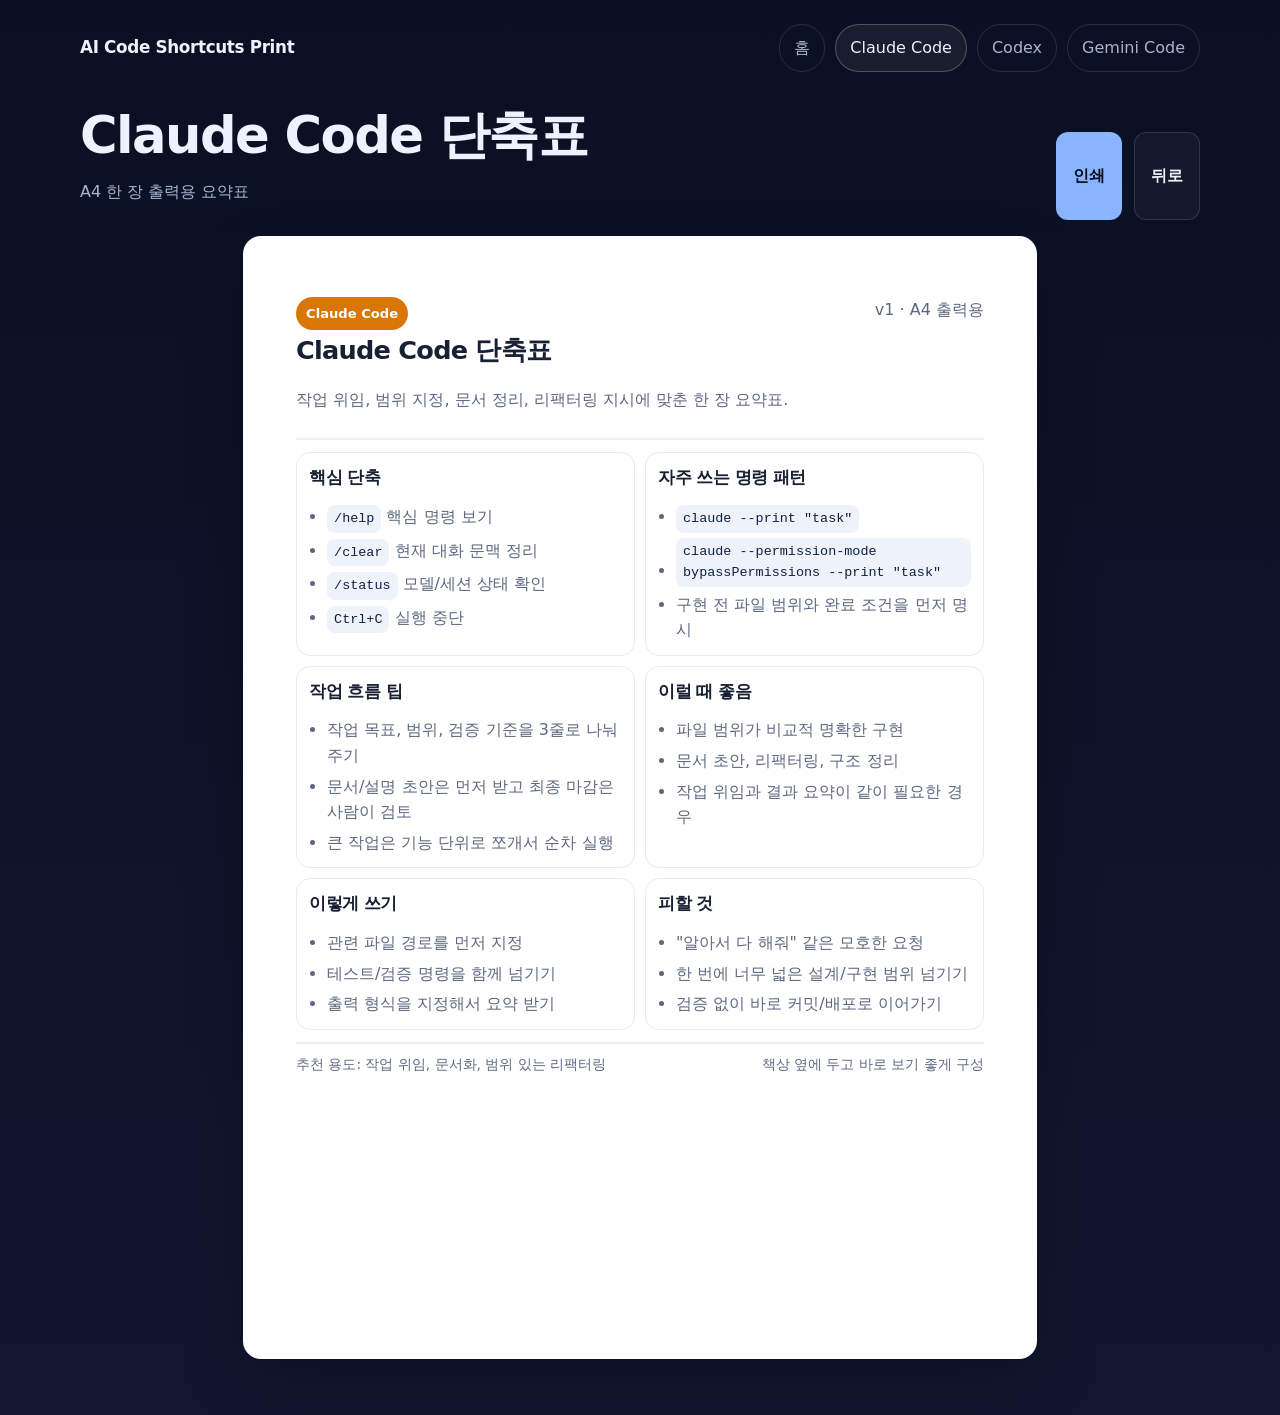
==== claude-code.html @ b433876d "Initial commit: printable AI code shortcut site" ====
<!doctype html>
<html lang="ko">
  <head>
    <meta charset="UTF-8" />
    <meta name="viewport" content="width=device-width, initial-scale=1.0" />
    <title>Claude Code Shortcut Sheet</title>
    <meta name="description" content="Claude Code를 A4 한 장으로 출력할 수 있게 정리한 단축표." />
    <link rel="stylesheet" href="./assets/styles.css" />
  </head>
  <body>
    <header class="site-header container screen-only">
      <div class="topbar">
        <a class="brand" href="./index.html">AI Code Shortcuts Print</a>
        <nav class="nav">
          <a href="./index.html">홈</a>
          <a class="active" href="./claude-code.html">Claude Code</a>
          <a href="./codex.html">Codex</a>
          <a href="./gemini-code.html">Gemini Code</a>
        </nav>
      </div>
    </header>
    <main class="print-page-wrap container">
      <div class="print-toolbar screen-only">
        <div>
          <h1>Claude Code 단축표</h1>
          <p class="footer-note">A4 한 장 출력용 요약표</p>
        </div>
        <div class="actions">
          <button class="button primary" data-print aria-label="Print this shortcut sheet">인쇄</button>
          <a class="button secondary" href="./index.html">뒤로</a>
        </div>
      </div>

      <article class="print-page">
        <header class="page-header">
          <div>
            <span class="tool-chip claude">Claude Code</span>
            <h2>Claude Code 단축표</h2>
            <p>작업 위임, 범위 지정, 문서 정리, 리팩터링 지시에 맞춘 한 장 요약표.</p>
          </div>
          <div class="small-note">v1 · A4 출력용</div>
        </header>

        <section class="card-grid">
          <section class="card">
            <h3>핵심 단축</h3>
            <ul>
              <li><span class="mono">/help</span> 핵심 명령 보기</li>
              <li><span class="mono">/clear</span> 현재 대화 문맥 정리</li>
              <li><span class="mono">/status</span> 모델/세션 상태 확인</li>
              <li><span class="mono">Ctrl+C</span> 실행 중단</li>
            </ul>
          </section>

          <section class="card">
            <h3>자주 쓰는 명령 패턴</h3>
            <ul>
              <li><span class="mono">claude --print "task"</span></li>
              <li><span class="mono">claude --permission-mode bypassPermissions --print "task"</span></li>
              <li>구현 전 파일 범위와 완료 조건을 먼저 명시</li>
            </ul>
          </section>

          <section class="card">
            <h3>작업 흐름 팁</h3>
            <ul>
              <li>작업 목표, 범위, 검증 기준을 3줄로 나눠 주기</li>
              <li>문서/설명 초안은 먼저 받고 최종 마감은 사람이 검토</li>
              <li>큰 작업은 기능 단위로 쪼개서 순차 실행</li>
            </ul>
          </section>

          <section class="card">
            <h3>이럴 때 좋음</h3>
            <ul>
              <li>파일 범위가 비교적 명확한 구현</li>
              <li>문서 초안, 리팩터링, 구조 정리</li>
              <li>작업 위임과 결과 요약이 같이 필요한 경우</li>
            </ul>
          </section>

          <section class="card">
            <h3>이렇게 쓰기</h3>
            <ul>
              <li>관련 파일 경로를 먼저 지정</li>
              <li>테스트/검증 명령을 함께 넘기기</li>
              <li>출력 형식을 지정해서 요약 받기</li>
            </ul>
          </section>

          <section class="card">
            <h3>피할 것</h3>
            <ul>
              <li>"알아서 다 해줘" 같은 모호한 요청</li>
              <li>한 번에 너무 넓은 설계/구현 범위 넘기기</li>
              <li>검증 없이 바로 커밋/배포로 이어가기</li>
            </ul>
          </section>
        </section>

        <footer class="page-footer">
          <span>추천 용도: 작업 위임, 문서화, 범위 있는 리팩터링</span>
          <span>책상 옆에 두고 바로 보기 좋게 구성</span>
        </footer>
      </article>
    </main>
    <script src="./assets/app.js"></script>
  </body>
</html>
---- assets/styles.css ----
:root {
  --bg: #0b1020;
  --surface: #121933;
  --surface-soft: #182143;
  --text: #eef2ff;
  --muted: #a9b4d0;
  --border: rgba(255,255,255,0.12);
  --accent: #8ab4ff;
  --shadow: 0 18px 48px rgba(0,0,0,0.28);
  --radius: 18px;
  --page-width: 210mm;
  --page-min-height: 297mm;
  --paper-bg: #ffffff;
  --paper-text: #182033;
  --paper-muted: #5d6880;
}

* { box-sizing: border-box; }
html { font-size: 16px; }
body {
  margin: 0;
  font-family: Inter, Pretendard, system-ui, -apple-system, BlinkMacSystemFont, "Segoe UI", sans-serif;
  background: linear-gradient(180deg, #0a1022 0%, #10172f 100%);
  color: var(--text);
  line-height: 1.6;
}

a { color: inherit; text-decoration: none; }
button { font: inherit; }

.container {
  width: min(1120px, calc(100% - 32px));
  margin: 0 auto;
}

.site-header { padding: 24px 0 12px; }
.topbar {
  display: flex;
  align-items: center;
  justify-content: space-between;
  gap: 16px;
}
.brand {
  font-size: 1.05rem;
  font-weight: 800;
  letter-spacing: -0.02em;
}
.nav {
  display: flex;
  flex-wrap: wrap;
  gap: 10px;
}
.nav a {
  padding: 10px 14px;
  border: 1px solid var(--border);
  border-radius: 999px;
  color: var(--muted);
}
.nav a:hover,
.nav a.active {
  color: var(--text);
  border-color: rgba(255,255,255,0.24);
  background: rgba(255,255,255,0.06);
}
.hero { padding: 28px 0 36px; }
.hero-card {
  background: linear-gradient(180deg, rgba(255,255,255,0.08), rgba(255,255,255,0.03));
  border: 1px solid var(--border);
  border-radius: 28px;
  box-shadow: var(--shadow);
  padding: 40px;
}
.eyebrow {
  display: inline-flex;
  gap: 8px;
  align-items: center;
  padding: 8px 12px;
  border-radius: 999px;
  background: rgba(138,180,255,0.12);
  color: #bfd4ff;
  font-size: 0.92rem;
  font-weight: 700;
}

h1, h2, h3 { letter-spacing: -0.03em; margin: 0 0 12px; }
h1 { font-size: clamp(2rem, 4vw, 3.6rem); line-height: 1.08; }
h2 { font-size: clamp(1.45rem, 2vw, 2rem); }
h3 { font-size: 1.04rem; }

.lead {
  color: var(--muted);
  max-width: 760px;
  font-size: 1.08rem;
}
.actions {
  display: flex;
  flex-wrap: wrap;
  gap: 12px;
  margin-top: 24px;
}
.button {
  display: inline-flex;
  align-items: center;
  justify-content: center;
  gap: 8px;
  padding: 12px 16px;
  border-radius: 12px;
  border: 1px solid transparent;
  font-weight: 700;
  cursor: pointer;
}
.button.primary { background: var(--accent); color: #081020; }
.button.secondary {
  border-color: var(--border);
  color: var(--text);
  background: rgba(255,255,255,0.04);
}

.grid {
  display: grid;
  grid-template-columns: repeat(3, minmax(0, 1fr));
  gap: 18px;
}
.tool-card {
  background: rgba(255,255,255,0.04);
  border: 1px solid var(--border);
  border-radius: var(--radius);
  padding: 24px;
  box-shadow: var(--shadow);
}
.tool-card p,
.section p,
.footer-note,
.list-muted { color: var(--muted); }
.badge-row {
  display: flex;
  flex-wrap: wrap;
  gap: 8px;
  margin-top: 10px;
}
.badge {
  display: inline-block;
  padding: 6px 10px;
  border-radius: 999px;
  background: rgba(255,255,255,0.08);
  color: var(--text);
  font-size: 0.85rem;
  font-weight: 700;
}
.sections { padding: 10px 0 56px; }
.section {
  margin-top: 18px;
  background: rgba(255,255,255,0.04);
  border: 1px solid var(--border);
  border-radius: var(--radius);
  padding: 24px;
}

.print-page-wrap { padding: 24px 0 56px; }
.print-toolbar {
  display: flex;
  flex-wrap: wrap;
  justify-content: space-between;
  gap: 12px;
  margin-bottom: 16px;
}
.print-page {
  width: min(var(--page-width), 100%);
  min-height: var(--page-min-height);
  margin: 0 auto;
  background: var(--paper-bg);
  color: var(--paper-text);
  border-radius: 18px;
  box-shadow: 0 24px 60px rgba(0,0,0,0.24);
  padding: 16mm 14mm 14mm;
}
.page-header {
  display: flex;
  justify-content: space-between;
  gap: 16px;
  align-items: flex-start;
  border-bottom: 2px solid #edf1fb;
  padding-bottom: 10px;
  margin-bottom: 12px;
}
.page-header p,
.page-footer,
.card p,
.card li,
.small-note { color: var(--paper-muted); }
.tool-chip {
  display: inline-flex;
  align-items: center;
  padding: 6px 10px;
  border-radius: 999px;
  font-size: 0.82rem;
  font-weight: 800;
  color: white;
}
.claude { background: #d97706; }
.codex { background: #15803d; }
.gemini { background: #1d4ed8; }

.card-grid {
  display: grid;
  grid-template-columns: repeat(2, minmax(0, 1fr));
  gap: 10px;
}
.card {
  border: 1px solid #e5eaf5;
  border-radius: 14px;
  padding: 12px;
  break-inside: avoid;
}
.card ul { margin: 0; padding-left: 18px; }
.card li + li { margin-top: 5px; }
.mono {
  display: inline-block;
  font-family: ui-monospace, SFMono-Regular, Menlo, Monaco, Consolas, monospace;
  background: #eef3fb;
  color: #10203f;
  border-radius: 8px;
  padding: 3px 7px;
  font-size: 0.84rem;
}
.page-footer {
  margin-top: 12px;
  display: flex;
  justify-content: space-between;
  gap: 12px;
  border-top: 2px solid #edf1fb;
  padding-top: 9px;
  font-size: 0.86rem;
}

@media (max-width: 920px) {
  .grid, .card-grid { grid-template-columns: 1fr; }
  .hero-card { padding: 28px; }
  .page-header { flex-direction: column; }
}

@media print {
  @page { size: A4 portrait; margin: 10mm; }
  body { background: #fff; color: #000; }
  .site-header,
  .print-toolbar,
  .hero,
  .sections,
  .nav,
  .footer-note,
  .screen-only { display: none !important; }
  .print-page-wrap { padding: 0; }
  .print-page {
    width: 100%;
    min-height: auto;
    box-shadow: none;
    border-radius: 0;
    margin: 0;
    padding: 8mm 6mm 6mm;
  }
  h2 { font-size: 1.45rem; }
  h3 { font-size: 0.96rem; }
  .card-grid { gap: 8px; }
  .card { padding: 10px; }
  .card li,
  .page-header p,
  .page-footer,
  .small-note { font-size: 0.86rem; line-height: 1.42; }
  .tool-chip { border: 1px solid rgba(0,0,0,0.12); }
}
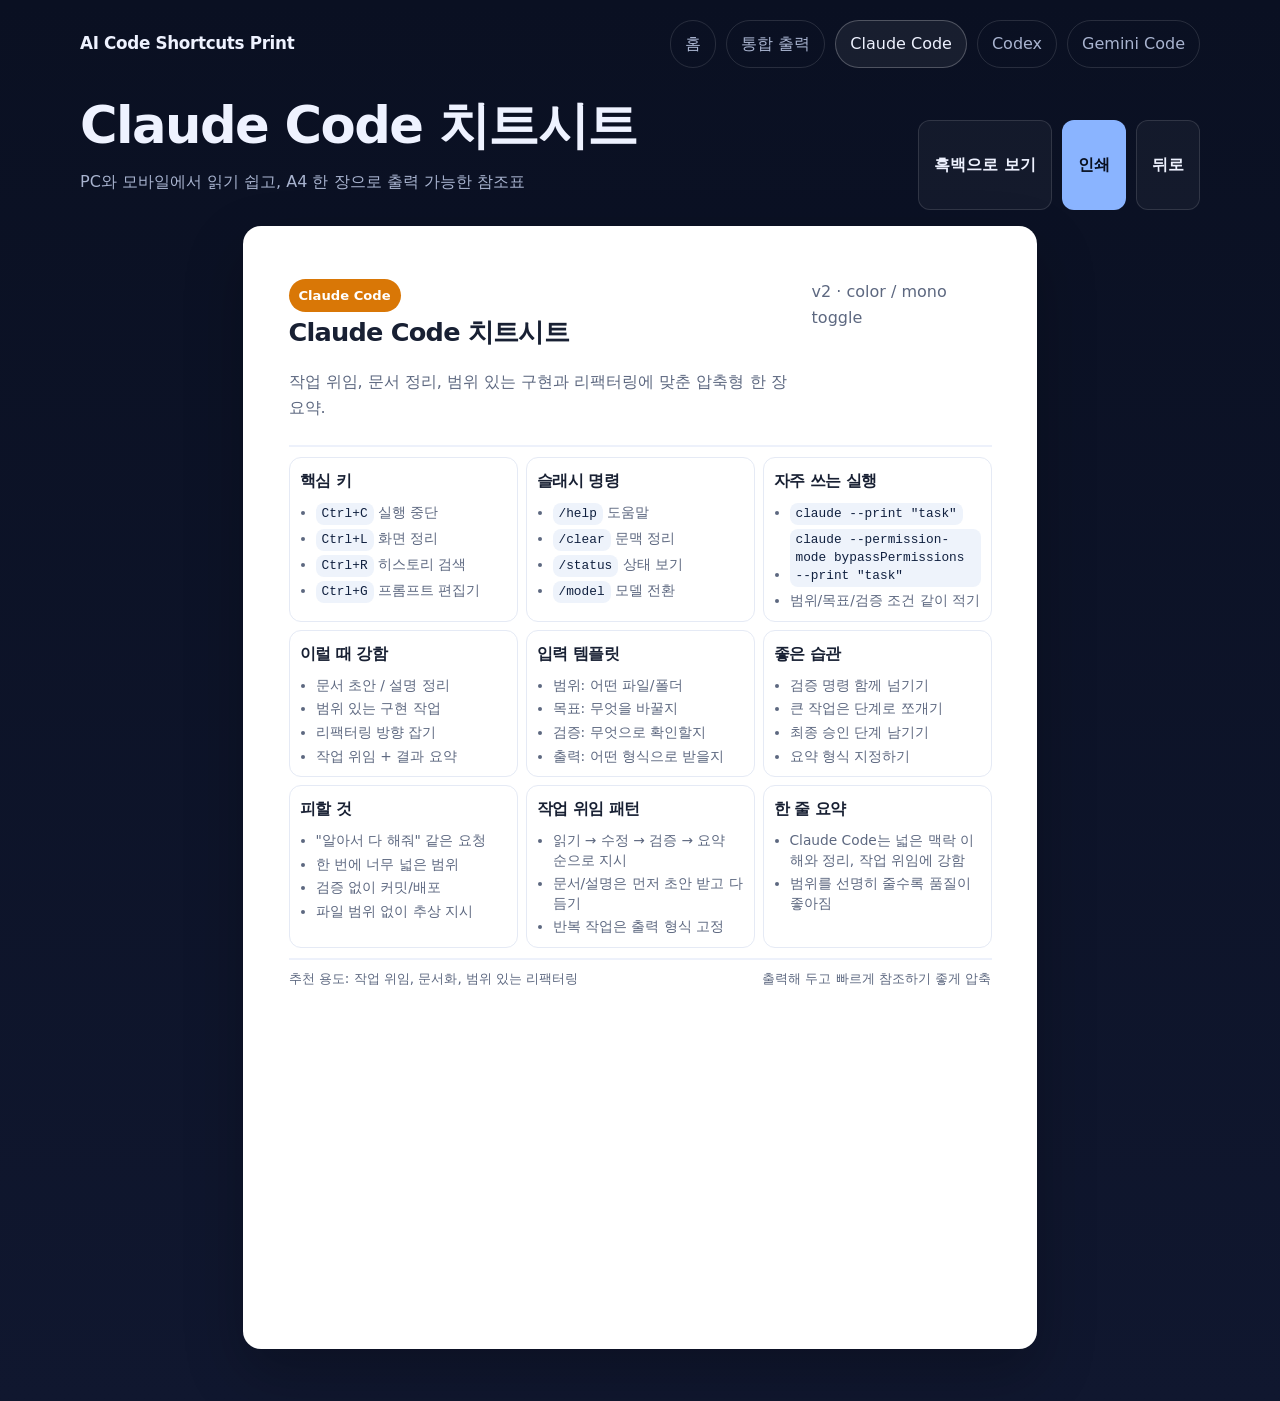
==== commit c30cdb0d: "Redesign shortcut sheets with responsive cheat layout and mono mode" ====
--- a/claude-code.html
+++ b/claude-code.html
@@ -4,7 +4,7 @@
     <meta charset="UTF-8" />
     <meta name="viewport" content="width=device-width, initial-scale=1.0" />
     <title>Claude Code Shortcut Sheet</title>
-    <meta name="description" content="Claude Code를 A4 한 장으로 출력할 수 있게 정리한 단축표." />
+    <meta name="description" content="Claude Code를 A4 한 장으로 출력할 수 있게 정리한 밀도 높은 치트시트." />
     <link rel="stylesheet" href="./assets/styles.css" />
   </head>
   <body>
@@ -13,6 +13,7 @@
         <a class="brand" href="./index.html">AI Code Shortcuts Print</a>
         <nav class="nav">
           <a href="./index.html">홈</a>
+          <a href="./combined.html">통합 출력</a>
           <a class="active" href="./claude-code.html">Claude Code</a>
           <a href="./codex.html">Codex</a>
           <a href="./gemini-code.html">Gemini Code</a>
@@ -22,10 +23,11 @@
     <main class="print-page-wrap container">
       <div class="print-toolbar screen-only">
         <div>
-          <h1>Claude Code 단축표</h1>
-          <p class="footer-note">A4 한 장 출력용 요약표</p>
+          <h1>Claude Code 치트시트</h1>
+          <p class="footer-note">PC와 모바일에서 읽기 쉽고, A4 한 장으로 출력 가능한 참조표</p>
         </div>
         <div class="actions">
+          <button class="button secondary" data-theme-toggle aria-pressed="false">흑백으로 보기</button>
           <button class="button primary" data-print aria-label="Print this shortcut sheet">인쇄</button>
           <a class="button secondary" href="./index.html">뒤로</a>
         </div>
@@ -35,72 +37,27 @@
         <header class="page-header">
           <div>
             <span class="tool-chip claude">Claude Code</span>
-            <h2>Claude Code 단축표</h2>
-            <p>작업 위임, 범위 지정, 문서 정리, 리팩터링 지시에 맞춘 한 장 요약표.</p>
+            <h2>Claude Code 치트시트</h2>
+            <p>작업 위임, 문서 정리, 범위 있는 구현과 리팩터링에 맞춘 압축형 한 장 요약.</p>
           </div>
-          <div class="small-note">v1 · A4 출력용</div>
+          <div class="small-note">v2 · color / mono toggle</div>
         </header>
 
-        <section class="card-grid">
-          <section class="card">
-            <h3>핵심 단축</h3>
-            <ul>
-              <li><span class="mono">/help</span> 핵심 명령 보기</li>
-              <li><span class="mono">/clear</span> 현재 대화 문맥 정리</li>
-              <li><span class="mono">/status</span> 모델/세션 상태 확인</li>
-              <li><span class="mono">Ctrl+C</span> 실행 중단</li>
-            </ul>
-          </section>
-
-          <section class="card">
-            <h3>자주 쓰는 명령 패턴</h3>
-            <ul>
-              <li><span class="mono">claude --print "task"</span></li>
-              <li><span class="mono">claude --permission-mode bypassPermissions --print "task"</span></li>
-              <li>구현 전 파일 범위와 완료 조건을 먼저 명시</li>
-            </ul>
-          </section>
-
-          <section class="card">
-            <h3>작업 흐름 팁</h3>
-            <ul>
-              <li>작업 목표, 범위, 검증 기준을 3줄로 나눠 주기</li>
-              <li>문서/설명 초안은 먼저 받고 최종 마감은 사람이 검토</li>
-              <li>큰 작업은 기능 단위로 쪼개서 순차 실행</li>
-            </ul>
-          </section>
-
-          <section class="card">
-            <h3>이럴 때 좋음</h3>
-            <ul>
-              <li>파일 범위가 비교적 명확한 구현</li>
-              <li>문서 초안, 리팩터링, 구조 정리</li>
-              <li>작업 위임과 결과 요약이 같이 필요한 경우</li>
-            </ul>
-          </section>
-
-          <section class="card">
-            <h3>이렇게 쓰기</h3>
-            <ul>
-              <li>관련 파일 경로를 먼저 지정</li>
-              <li>테스트/검증 명령을 함께 넘기기</li>
-              <li>출력 형식을 지정해서 요약 받기</li>
-            </ul>
-          </section>
-
-          <section class="card">
-            <h3>피할 것</h3>
-            <ul>
-              <li>"알아서 다 해줘" 같은 모호한 요청</li>
-              <li>한 번에 너무 넓은 설계/구현 범위 넘기기</li>
-              <li>검증 없이 바로 커밋/배포로 이어가기</li>
-            </ul>
-          </section>
+        <section class="cheat-grid">
+          <section class="card"><h3>핵심 키</h3><ul><li><span class="mono">Ctrl+C</span> 실행 중단</li><li><span class="mono">Ctrl+L</span> 화면 정리</li><li><span class="mono">Ctrl+R</span> 히스토리 검색</li><li><span class="mono">Ctrl+G</span> 프롬프트 편집기</li></ul></section>
+          <section class="card"><h3>슬래시 명령</h3><ul><li><span class="mono">/help</span> 도움말</li><li><span class="mono">/clear</span> 문맥 정리</li><li><span class="mono">/status</span> 상태 보기</li><li><span class="mono">/model</span> 모델 전환</li></ul></section>
+          <section class="card"><h3>자주 쓰는 실행</h3><ul><li><span class="mono">claude --print "task"</span></li><li><span class="mono">claude --permission-mode bypassPermissions --print "task"</span></li><li>범위/목표/검증 조건 같이 적기</li></ul></section>
+          <section class="card"><h3>이럴 때 강함</h3><ul><li>문서 초안 / 설명 정리</li><li>범위 있는 구현 작업</li><li>리팩터링 방향 잡기</li><li>작업 위임 + 결과 요약</li></ul></section>
+          <section class="card"><h3>입력 템플릿</h3><ul><li>범위: 어떤 파일/폴더</li><li>목표: 무엇을 바꿀지</li><li>검증: 무엇으로 확인할지</li><li>출력: 어떤 형식으로 받을지</li></ul></section>
+          <section class="card"><h3>좋은 습관</h3><ul><li>검증 명령 함께 넘기기</li><li>큰 작업은 단계로 쪼개기</li><li>최종 승인 단계 남기기</li><li>요약 형식 지정하기</li></ul></section>
+          <section class="card"><h3>피할 것</h3><ul><li>"알아서 다 해줘" 같은 요청</li><li>한 번에 너무 넓은 범위</li><li>검증 없이 커밋/배포</li><li>파일 범위 없이 추상 지시</li></ul></section>
+          <section class="card"><h3>작업 위임 패턴</h3><ul><li>읽기 → 수정 → 검증 → 요약 순으로 지시</li><li>문서/설명은 먼저 초안 받고 다듬기</li><li>반복 작업은 출력 형식 고정</li></ul></section>
+          <section class="card"><h3>한 줄 요약</h3><ul><li>Claude Code는 넓은 맥락 이해와 정리, 작업 위임에 강함</li><li>범위를 선명히 줄수록 품질이 좋아짐</li></ul></section>
         </section>
 
         <footer class="page-footer">
           <span>추천 용도: 작업 위임, 문서화, 범위 있는 리팩터링</span>
-          <span>책상 옆에 두고 바로 보기 좋게 구성</span>
+          <span>출력해 두고 빠르게 참조하기 좋게 압축</span>
         </footer>
       </article>
     </main>
--- a/assets/styles.css
+++ b/assets/styles.css
@@ -1,7 +1,6 @@
 :root {
   --bg: #0b1020;
   --surface: #121933;
-  --surface-soft: #182143;
   --text: #eef2ff;
   --muted: #a9b4d0;
   --border: rgba(255,255,255,0.12);
@@ -13,6 +12,18 @@
   --paper-bg: #ffffff;
   --paper-text: #182033;
   --paper-muted: #5d6880;
+  --paper-border: #e5eaf5;
+  --chip-claude: #d97706;
+  --chip-codex: #15803d;
+  --chip-gemini: #1d4ed8;
+}
+
+:root.mono-mode {
+  --accent: #aab3c7;
+  --paper-border: #d4d9e4;
+  --chip-claude: #6b7280;
+  --chip-codex: #4b5563;
+  --chip-gemini: #374151;
 }
 
 * { box-sizing: border-box; }
@@ -27,48 +38,30 @@
 
 a { color: inherit; text-decoration: none; }
 button { font: inherit; }
-
-.container {
-  width: min(1120px, calc(100% - 32px));
-  margin: 0 auto;
-}
-
-.site-header { padding: 24px 0 12px; }
-.topbar {
-  display: flex;
-  align-items: center;
-  justify-content: space-between;
-  gap: 16px;
-}
-.brand {
-  font-size: 1.05rem;
-  font-weight: 800;
-  letter-spacing: -0.02em;
-}
-.nav {
-  display: flex;
-  flex-wrap: wrap;
-  gap: 10px;
-}
+.container { width: min(1120px, calc(100% - 32px)); margin: 0 auto; }
+.site-header { padding: 20px 0 10px; }
+.topbar { display: flex; align-items: center; justify-content: space-between; gap: 16px; }
+.brand { font-size: 1.05rem; font-weight: 800; letter-spacing: -0.02em; }
+.nav { display: flex; flex-wrap: wrap; gap: 10px; }
 .nav a {
   padding: 10px 14px;
   border: 1px solid var(--border);
   border-radius: 999px;
   color: var(--muted);
 }
-.nav a:hover,
-.nav a.active {
+.nav a:hover, .nav a.active {
   color: var(--text);
   border-color: rgba(255,255,255,0.24);
   background: rgba(255,255,255,0.06);
 }
-.hero { padding: 28px 0 36px; }
+
+.hero { padding: 28px 0 30px; }
 .hero-card {
   background: linear-gradient(180deg, rgba(255,255,255,0.08), rgba(255,255,255,0.03));
   border: 1px solid var(--border);
   border-radius: 28px;
   box-shadow: var(--shadow);
-  padding: 40px;
+  padding: 34px;
 }
 .eyebrow {
   display: inline-flex;
@@ -82,88 +75,32 @@
   font-weight: 700;
 }
 
-h1, h2, h3 { letter-spacing: -0.03em; margin: 0 0 12px; }
-h1 { font-size: clamp(2rem, 4vw, 3.6rem); line-height: 1.08; }
-h2 { font-size: clamp(1.45rem, 2vw, 2rem); }
-h3 { font-size: 1.04rem; }
-
-.lead {
-  color: var(--muted);
-  max-width: 760px;
-  font-size: 1.08rem;
-}
-.actions {
-  display: flex;
-  flex-wrap: wrap;
-  gap: 12px;
-  margin-top: 24px;
-}
+h1, h2, h3 { letter-spacing: -0.03em; margin: 0 0 10px; }
+h1 { font-size: clamp(2rem, 4vw, 3.4rem); line-height: 1.08; }
+h2 { font-size: clamp(1.3rem, 2vw, 1.9rem); }
+h3 { font-size: 0.98rem; }
+.lead { color: var(--muted); max-width: 760px; font-size: 1.02rem; }
+.actions { display: flex; flex-wrap: wrap; gap: 10px; margin-top: 22px; }
 .button {
-  display: inline-flex;
-  align-items: center;
-  justify-content: center;
-  gap: 8px;
-  padding: 12px 16px;
-  border-radius: 12px;
-  border: 1px solid transparent;
-  font-weight: 700;
-  cursor: pointer;
+  display: inline-flex; align-items: center; justify-content: center; gap: 8px;
+  padding: 11px 15px; border-radius: 12px; border: 1px solid transparent; font-weight: 700; cursor: pointer;
 }
 .button.primary { background: var(--accent); color: #081020; }
-.button.secondary {
-  border-color: var(--border);
-  color: var(--text);
-  background: rgba(255,255,255,0.04);
+.button.secondary { border-color: var(--border); color: var(--text); background: rgba(255,255,255,0.04); }
+.grid { display: grid; grid-template-columns: repeat(3, minmax(0, 1fr)); gap: 18px; }
+.tool-card {
+  background: rgba(255,255,255,0.04); border: 1px solid var(--border); border-radius: var(--radius); padding: 22px; box-shadow: var(--shadow);
 }
+.tool-card p, .section p, .footer-note, .list-muted { color: var(--muted); }
+.badge-row { display: flex; flex-wrap: wrap; gap: 8px; margin-top: 10px; }
+.badge {
+  display: inline-block; padding: 6px 10px; border-radius: 999px; background: rgba(255,255,255,0.08); color: var(--text); font-size: 0.82rem; font-weight: 700;
+}
+.sections { padding: 10px 0 52px; }
+.section { margin-top: 18px; background: rgba(255,255,255,0.04); border: 1px solid var(--border); border-radius: var(--radius); padding: 22px; }
 
-.grid {
-  display: grid;
-  grid-template-columns: repeat(3, minmax(0, 1fr));
-  gap: 18px;
-}
-.tool-card {
-  background: rgba(255,255,255,0.04);
-  border: 1px solid var(--border);
-  border-radius: var(--radius);
-  padding: 24px;
-  box-shadow: var(--shadow);
-}
-.tool-card p,
-.section p,
-.footer-note,
-.list-muted { color: var(--muted); }
-.badge-row {
-  display: flex;
-  flex-wrap: wrap;
-  gap: 8px;
-  margin-top: 10px;
-}
-.badge {
-  display: inline-block;
-  padding: 6px 10px;
-  border-radius: 999px;
-  background: rgba(255,255,255,0.08);
-  color: var(--text);
-  font-size: 0.85rem;
-  font-weight: 700;
-}
-.sections { padding: 10px 0 56px; }
-.section {
-  margin-top: 18px;
-  background: rgba(255,255,255,0.04);
-  border: 1px solid var(--border);
-  border-radius: var(--radius);
-  padding: 24px;
-}
-
-.print-page-wrap { padding: 24px 0 56px; }
-.print-toolbar {
-  display: flex;
-  flex-wrap: wrap;
-  justify-content: space-between;
-  gap: 12px;
-  margin-bottom: 16px;
-}
+.print-page-wrap { padding: 20px 0 52px; }
+.print-toolbar { display: flex; flex-wrap: wrap; justify-content: space-between; gap: 12px; margin-bottom: 16px; }
 .print-page {
   width: min(var(--page-width), 100%);
   min-height: var(--page-min-height);
@@ -172,99 +109,76 @@
   color: var(--paper-text);
   border-radius: 18px;
   box-shadow: 0 24px 60px rgba(0,0,0,0.24);
-  padding: 16mm 14mm 14mm;
+  padding: 14mm 12mm 12mm;
 }
 .page-header {
-  display: flex;
-  justify-content: space-between;
-  gap: 16px;
-  align-items: flex-start;
-  border-bottom: 2px solid #edf1fb;
-  padding-bottom: 10px;
-  margin-bottom: 12px;
+  display: flex; justify-content: space-between; gap: 14px; align-items: flex-start;
+  border-bottom: 2px solid #edf1fb; padding-bottom: 8px; margin-bottom: 10px;
 }
-.page-header p,
-.page-footer,
-.card p,
-.card li,
-.small-note { color: var(--paper-muted); }
+.page-header p, .page-footer, .card p, .card li, .small-note { color: var(--paper-muted); }
 .tool-chip {
-  display: inline-flex;
-  align-items: center;
-  padding: 6px 10px;
-  border-radius: 999px;
-  font-size: 0.82rem;
-  font-weight: 800;
-  color: white;
+  display: inline-flex; align-items: center; padding: 6px 10px; border-radius: 999px; font-size: 0.82rem; font-weight: 800; color: white;
 }
-.claude { background: #d97706; }
-.codex { background: #15803d; }
-.gemini { background: #1d4ed8; }
+.claude { background: var(--chip-claude); }
+.codex { background: var(--chip-codex); }
+.gemini { background: var(--chip-gemini); }
 
-.card-grid {
+.cheat-grid {
   display: grid;
-  grid-template-columns: repeat(2, minmax(0, 1fr));
-  gap: 10px;
+  grid-template-columns: repeat(3, minmax(0, 1fr));
+  gap: 8px;
 }
 .card {
-  border: 1px solid #e5eaf5;
-  border-radius: 14px;
-  padding: 12px;
+  border: 1px solid var(--paper-border);
+  border-radius: 12px;
+  padding: 10px;
   break-inside: avoid;
+  background: rgba(255,255,255,0.7);
 }
-.card ul { margin: 0; padding-left: 18px; }
-.card li + li { margin-top: 5px; }
+.card ul { margin: 0; padding-left: 16px; }
+.card li { font-size: 0.86rem; line-height: 1.42; }
+.card li + li { margin-top: 4px; }
 .mono {
   display: inline-block;
   font-family: ui-monospace, SFMono-Regular, Menlo, Monaco, Consolas, monospace;
   background: #eef3fb;
   color: #10203f;
   border-radius: 8px;
-  padding: 3px 7px;
-  font-size: 0.84rem;
+  padding: 2px 6px;
+  font-size: 0.8rem;
 }
 .page-footer {
-  margin-top: 12px;
-  display: flex;
-  justify-content: space-between;
-  gap: 12px;
-  border-top: 2px solid #edf1fb;
-  padding-top: 9px;
-  font-size: 0.86rem;
+  margin-top: 10px; display: flex; justify-content: space-between; gap: 12px;
+  border-top: 2px solid #edf1fb; padding-top: 8px; font-size: 0.84rem;
+}
+.combined-stack { display: grid; gap: 18px; }
+
+@media (max-width: 980px) {
+  .grid { grid-template-columns: 1fr; }
+  .cheat-grid { grid-template-columns: repeat(2, minmax(0, 1fr)); }
+  .hero-card { padding: 26px; }
 }
 
-@media (max-width: 920px) {
-  .grid, .card-grid { grid-template-columns: 1fr; }
-  .hero-card { padding: 28px; }
+@media (max-width: 700px) {
+  .topbar { flex-direction: column; align-items: flex-start; }
+  .cheat-grid { grid-template-columns: 1fr; }
   .page-header { flex-direction: column; }
+  .print-page { padding: 24px 16px 18px; }
 }
 
 @media print {
-  @page { size: A4 portrait; margin: 10mm; }
+  @page { size: A4 portrait; margin: 8mm; }
   body { background: #fff; color: #000; }
-  .site-header,
-  .print-toolbar,
-  .hero,
-  .sections,
-  .nav,
-  .footer-note,
-  .screen-only { display: none !important; }
+  .site-header, .print-toolbar, .hero, .sections, .nav, .footer-note, .screen-only { display: none !important; }
   .print-page-wrap { padding: 0; }
   .print-page {
-    width: 100%;
-    min-height: auto;
-    box-shadow: none;
-    border-radius: 0;
-    margin: 0;
-    padding: 8mm 6mm 6mm;
+    width: 100%; min-height: auto; box-shadow: none; border-radius: 0; margin: 0; padding: 4mm 3mm 3mm;
   }
-  h2 { font-size: 1.45rem; }
-  h3 { font-size: 0.96rem; }
-  .card-grid { gap: 8px; }
-  .card { padding: 10px; }
-  .card li,
-  .page-header p,
-  .page-footer,
-  .small-note { font-size: 0.86rem; line-height: 1.42; }
-  .tool-chip { border: 1px solid rgba(0,0,0,0.12); }
+  .combined-stack { gap: 8mm; }
+  h2 { font-size: 1.2rem; }
+  h3 { font-size: 0.88rem; }
+  .card { padding: 8px; }
+  .card li, .page-header p, .page-footer, .small-note { font-size: 0.75rem; line-height: 1.33; }
+  .cheat-grid { gap: 6px; }
+  .tool-chip { border: 1px solid rgba(0,0,0,0.16); }
 }
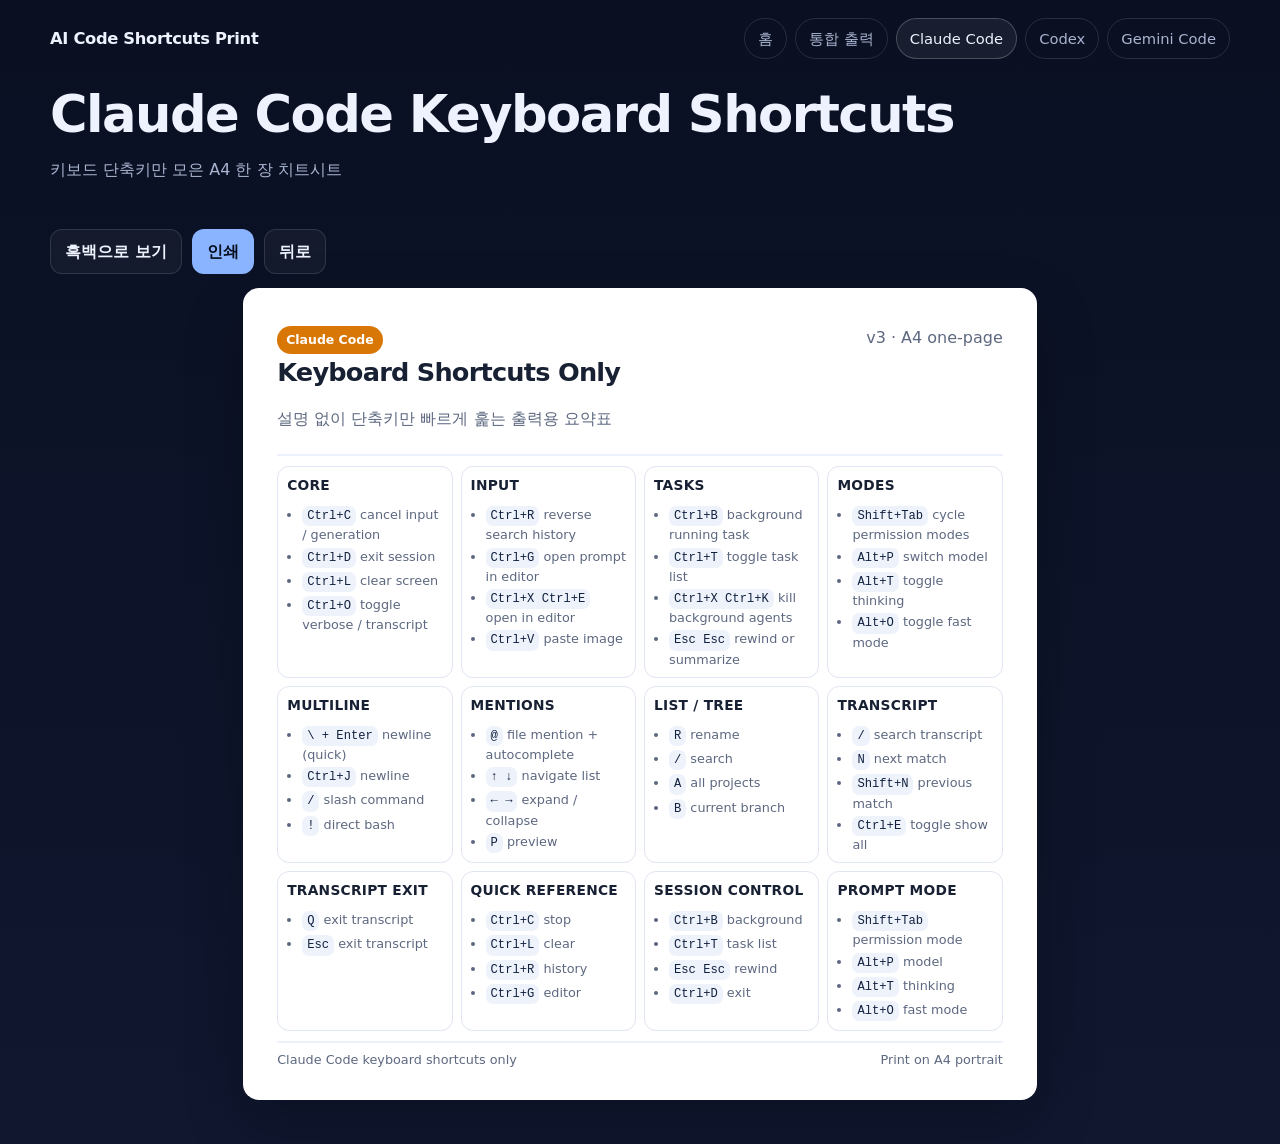
==== commit ea5e04fc: "Focus Claude Code sheet on keyboard shortcuts only" ====
--- a/claude-code.html
+++ b/claude-code.html
@@ -3,8 +3,8 @@
   <head>
     <meta charset="UTF-8" />
     <meta name="viewport" content="width=device-width, initial-scale=1.0" />
-    <title>Claude Code Shortcut Sheet</title>
-    <meta name="description" content="Claude Code를 A4 한 장으로 출력할 수 있게 정리한 밀도 높은 치트시트." />
+    <title>Claude Code Keyboard Shortcuts</title>
+    <meta name="description" content="Claude Code 키보드 단축키만 A4 한 장으로 정리한 출력용 치트시트." />
     <link rel="stylesheet" href="./assets/styles.css" />
   </head>
   <body>
@@ -23,8 +23,8 @@
     <main class="print-page-wrap container">
       <div class="print-toolbar screen-only">
         <div>
-          <h1>Claude Code 치트시트</h1>
-          <p class="footer-note">PC와 모바일에서 읽기 쉽고, A4 한 장으로 출력 가능한 참조표</p>
+          <h1>Claude Code Keyboard Shortcuts</h1>
+          <p class="footer-note">키보드 단축키만 모은 A4 한 장 치트시트</p>
         </div>
         <div class="actions">
           <button class="button secondary" data-theme-toggle aria-pressed="false">흑백으로 보기</button>
@@ -37,27 +37,135 @@
         <header class="page-header">
           <div>
             <span class="tool-chip claude">Claude Code</span>
-            <h2>Claude Code 치트시트</h2>
-            <p>작업 위임, 문서 정리, 범위 있는 구현과 리팩터링에 맞춘 압축형 한 장 요약.</p>
+            <h2>Keyboard Shortcuts Only</h2>
+            <p>설명 없이 단축키만 빠르게 훑는 출력용 요약표</p>
           </div>
-          <div class="small-note">v2 · color / mono toggle</div>
+          <div class="small-note">v3 · A4 one-page</div>
         </header>
 
         <section class="cheat-grid">
-          <section class="card"><h3>핵심 키</h3><ul><li><span class="mono">Ctrl+C</span> 실행 중단</li><li><span class="mono">Ctrl+L</span> 화면 정리</li><li><span class="mono">Ctrl+R</span> 히스토리 검색</li><li><span class="mono">Ctrl+G</span> 프롬프트 편집기</li></ul></section>
-          <section class="card"><h3>슬래시 명령</h3><ul><li><span class="mono">/help</span> 도움말</li><li><span class="mono">/clear</span> 문맥 정리</li><li><span class="mono">/status</span> 상태 보기</li><li><span class="mono">/model</span> 모델 전환</li></ul></section>
-          <section class="card"><h3>자주 쓰는 실행</h3><ul><li><span class="mono">claude --print "task"</span></li><li><span class="mono">claude --permission-mode bypassPermissions --print "task"</span></li><li>범위/목표/검증 조건 같이 적기</li></ul></section>
-          <section class="card"><h3>이럴 때 강함</h3><ul><li>문서 초안 / 설명 정리</li><li>범위 있는 구현 작업</li><li>리팩터링 방향 잡기</li><li>작업 위임 + 결과 요약</li></ul></section>
-          <section class="card"><h3>입력 템플릿</h3><ul><li>범위: 어떤 파일/폴더</li><li>목표: 무엇을 바꿀지</li><li>검증: 무엇으로 확인할지</li><li>출력: 어떤 형식으로 받을지</li></ul></section>
-          <section class="card"><h3>좋은 습관</h3><ul><li>검증 명령 함께 넘기기</li><li>큰 작업은 단계로 쪼개기</li><li>최종 승인 단계 남기기</li><li>요약 형식 지정하기</li></ul></section>
-          <section class="card"><h3>피할 것</h3><ul><li>"알아서 다 해줘" 같은 요청</li><li>한 번에 너무 넓은 범위</li><li>검증 없이 커밋/배포</li><li>파일 범위 없이 추상 지시</li></ul></section>
-          <section class="card"><h3>작업 위임 패턴</h3><ul><li>읽기 → 수정 → 검증 → 요약 순으로 지시</li><li>문서/설명은 먼저 초안 받고 다듬기</li><li>반복 작업은 출력 형식 고정</li></ul></section>
-          <section class="card"><h3>한 줄 요약</h3><ul><li>Claude Code는 넓은 맥락 이해와 정리, 작업 위임에 강함</li><li>범위를 선명히 줄수록 품질이 좋아짐</li></ul></section>
+          <section class="card">
+            <h3>Core</h3>
+            <ul>
+              <li><span class="mono">Ctrl+C</span> cancel input / generation</li>
+              <li><span class="mono">Ctrl+D</span> exit session</li>
+              <li><span class="mono">Ctrl+L</span> clear screen</li>
+              <li><span class="mono">Ctrl+O</span> toggle verbose / transcript</li>
+            </ul>
+          </section>
+
+          <section class="card">
+            <h3>Input</h3>
+            <ul>
+              <li><span class="mono">Ctrl+R</span> reverse search history</li>
+              <li><span class="mono">Ctrl+G</span> open prompt in editor</li>
+              <li><span class="mono">Ctrl+X Ctrl+E</span> open in editor</li>
+              <li><span class="mono">Ctrl+V</span> paste image</li>
+            </ul>
+          </section>
+
+          <section class="card">
+            <h3>Tasks</h3>
+            <ul>
+              <li><span class="mono">Ctrl+B</span> background running task</li>
+              <li><span class="mono">Ctrl+T</span> toggle task list</li>
+              <li><span class="mono">Ctrl+X Ctrl+K</span> kill background agents</li>
+              <li><span class="mono">Esc Esc</span> rewind or summarize</li>
+            </ul>
+          </section>
+
+          <section class="card">
+            <h3>Modes</h3>
+            <ul>
+              <li><span class="mono">Shift+Tab</span> cycle permission modes</li>
+              <li><span class="mono">Alt+P</span> switch model</li>
+              <li><span class="mono">Alt+T</span> toggle thinking</li>
+              <li><span class="mono">Alt+O</span> toggle fast mode</li>
+            </ul>
+          </section>
+
+          <section class="card">
+            <h3>Multiline</h3>
+            <ul>
+              <li><span class="mono">\ + Enter</span> newline (quick)</li>
+              <li><span class="mono">Ctrl+J</span> newline</li>
+              <li><span class="mono">/</span> slash command</li>
+              <li><span class="mono">!</span> direct bash</li>
+            </ul>
+          </section>
+
+          <section class="card">
+            <h3>Mentions</h3>
+            <ul>
+              <li><span class="mono">@</span> file mention + autocomplete</li>
+              <li><span class="mono">↑ ↓</span> navigate list</li>
+              <li><span class="mono">← →</span> expand / collapse</li>
+              <li><span class="mono">P</span> preview</li>
+            </ul>
+          </section>
+
+          <section class="card">
+            <h3>List / Tree</h3>
+            <ul>
+              <li><span class="mono">R</span> rename</li>
+              <li><span class="mono">/</span> search</li>
+              <li><span class="mono">A</span> all projects</li>
+              <li><span class="mono">B</span> current branch</li>
+            </ul>
+          </section>
+
+          <section class="card">
+            <h3>Transcript</h3>
+            <ul>
+              <li><span class="mono">/</span> search transcript</li>
+              <li><span class="mono">N</span> next match</li>
+              <li><span class="mono">Shift+N</span> previous match</li>
+              <li><span class="mono">Ctrl+E</span> toggle show all</li>
+            </ul>
+          </section>
+
+          <section class="card">
+            <h3>Transcript Exit</h3>
+            <ul>
+              <li><span class="mono">Q</span> exit transcript</li>
+              <li><span class="mono">Esc</span> exit transcript</li>
+            </ul>
+          </section>
+
+          <section class="card">
+            <h3>Quick Reference</h3>
+            <ul>
+              <li><span class="mono">Ctrl+C</span> stop</li>
+              <li><span class="mono">Ctrl+L</span> clear</li>
+              <li><span class="mono">Ctrl+R</span> history</li>
+              <li><span class="mono">Ctrl+G</span> editor</li>
+            </ul>
+          </section>
+
+          <section class="card">
+            <h3>Session Control</h3>
+            <ul>
+              <li><span class="mono">Ctrl+B</span> background</li>
+              <li><span class="mono">Ctrl+T</span> task list</li>
+              <li><span class="mono">Esc Esc</span> rewind</li>
+              <li><span class="mono">Ctrl+D</span> exit</li>
+            </ul>
+          </section>
+
+          <section class="card">
+            <h3>Prompt Mode</h3>
+            <ul>
+              <li><span class="mono">Shift+Tab</span> permission mode</li>
+              <li><span class="mono">Alt+P</span> model</li>
+              <li><span class="mono">Alt+T</span> thinking</li>
+              <li><span class="mono">Alt+O</span> fast mode</li>
+            </ul>
+          </section>
         </section>
 
         <footer class="page-footer">
-          <span>추천 용도: 작업 위임, 문서화, 범위 있는 리팩터링</span>
-          <span>출력해 두고 빠르게 참조하기 좋게 압축</span>
+          <span>Claude Code keyboard shortcuts only</span>
+          <span>Print on A4 portrait</span>
         </footer>
       </article>
     </main>
--- a/assets/styles.css
+++ b/assets/styles.css
@@ -1,29 +1,30 @@
 :root {
   --bg: #0b1020;
-  --surface: #121933;
   --text: #eef2ff;
   --muted: #a9b4d0;
   --border: rgba(255,255,255,0.12);
   --accent: #8ab4ff;
   --shadow: 0 18px 48px rgba(0,0,0,0.28);
   --radius: 18px;
-  --page-width: 210mm;
-  --page-min-height: 297mm;
   --paper-bg: #ffffff;
   --paper-text: #182033;
   --paper-muted: #5d6880;
-  --paper-border: #e5eaf5;
+  --paper-border: #dfe5f2;
   --chip-claude: #d97706;
   --chip-codex: #15803d;
   --chip-gemini: #1d4ed8;
+  --mono-bg: #eef3fb;
+  --mono-text: #10203f;
 }
 
 :root.mono-mode {
-  --accent: #aab3c7;
-  --paper-border: #d4d9e4;
+  --accent: #b9c2d3;
   --chip-claude: #6b7280;
   --chip-codex: #4b5563;
   --chip-gemini: #374151;
+  --paper-border: #d3d9e3;
+  --mono-bg: #eceff4;
+  --mono-text: #222b39;
 }
 
 * { box-sizing: border-box; }
@@ -33,35 +34,36 @@
   font-family: Inter, Pretendard, system-ui, -apple-system, BlinkMacSystemFont, "Segoe UI", sans-serif;
   background: linear-gradient(180deg, #0a1022 0%, #10172f 100%);
   color: var(--text);
-  line-height: 1.6;
+  line-height: 1.45;
 }
 
 a { color: inherit; text-decoration: none; }
 button { font: inherit; }
-.container { width: min(1120px, calc(100% - 32px)); margin: 0 auto; }
-.site-header { padding: 20px 0 10px; }
-.topbar { display: flex; align-items: center; justify-content: space-between; gap: 16px; }
-.brand { font-size: 1.05rem; font-weight: 800; letter-spacing: -0.02em; }
-.nav { display: flex; flex-wrap: wrap; gap: 10px; }
+.container { width: min(1180px, calc(100% - 28px)); margin: 0 auto; }
+.site-header { padding: 18px 0 10px; }
+.topbar { display: flex; align-items: center; justify-content: space-between; gap: 14px; }
+.brand { font-size: 1.02rem; font-weight: 800; letter-spacing: -0.02em; }
+.nav { display: flex; flex-wrap: wrap; gap: 8px; }
 .nav a {
-  padding: 10px 14px;
+  padding: 9px 13px;
   border: 1px solid var(--border);
   border-radius: 999px;
   color: var(--muted);
+  font-size: 0.92rem;
 }
 .nav a:hover, .nav a.active {
   color: var(--text);
-  border-color: rgba(255,255,255,0.24);
+  border-color: rgba(255,255,255,0.22);
   background: rgba(255,255,255,0.06);
 }
 
-.hero { padding: 28px 0 30px; }
+.hero { padding: 24px 0 24px; }
 .hero-card {
   background: linear-gradient(180deg, rgba(255,255,255,0.08), rgba(255,255,255,0.03));
   border: 1px solid var(--border);
-  border-radius: 28px;
+  border-radius: 24px;
   box-shadow: var(--shadow);
-  padding: 34px;
+  padding: 30px;
 }
 .eyebrow {
   display: inline-flex;
@@ -71,53 +73,65 @@
   border-radius: 999px;
   background: rgba(138,180,255,0.12);
   color: #bfd4ff;
-  font-size: 0.92rem;
+  font-size: 0.88rem;
   font-weight: 700;
 }
 
 h1, h2, h3 { letter-spacing: -0.03em; margin: 0 0 10px; }
-h1 { font-size: clamp(2rem, 4vw, 3.4rem); line-height: 1.08; }
-h2 { font-size: clamp(1.3rem, 2vw, 1.9rem); }
-h3 { font-size: 0.98rem; }
-.lead { color: var(--muted); max-width: 760px; font-size: 1.02rem; }
-.actions { display: flex; flex-wrap: wrap; gap: 10px; margin-top: 22px; }
+h1 { font-size: clamp(1.9rem, 4vw, 3.2rem); line-height: 1.06; }
+h2 { font-size: clamp(1.18rem, 2vw, 1.6rem); }
+h3 { font-size: 0.86rem; text-transform: uppercase; letter-spacing: 0.02em; }
+.lead { color: var(--muted); max-width: 760px; font-size: 0.98rem; }
+.actions { display: flex; flex-wrap: wrap; gap: 10px; margin-top: 20px; }
 .button {
   display: inline-flex; align-items: center; justify-content: center; gap: 8px;
-  padding: 11px 15px; border-radius: 12px; border: 1px solid transparent; font-weight: 700; cursor: pointer;
+  padding: 10px 14px; border-radius: 12px; border: 1px solid transparent; font-weight: 700; cursor: pointer;
 }
 .button.primary { background: var(--accent); color: #081020; }
 .button.secondary { border-color: var(--border); color: var(--text); background: rgba(255,255,255,0.04); }
-.grid { display: grid; grid-template-columns: repeat(3, minmax(0, 1fr)); gap: 18px; }
+
+.grid { display: grid; grid-template-columns: repeat(3, minmax(0, 1fr)); gap: 16px; }
 .tool-card {
-  background: rgba(255,255,255,0.04); border: 1px solid var(--border); border-radius: var(--radius); padding: 22px; box-shadow: var(--shadow);
-}
-.tool-card p, .section p, .footer-note, .list-muted { color: var(--muted); }
-.badge-row { display: flex; flex-wrap: wrap; gap: 8px; margin-top: 10px; }
+  background: rgba(255,255,255,0.04);
+  border: 1px solid var(--border);
+  border-radius: var(--radius);
+  padding: 18px;
+  box-shadow: var(--shadow);
+}
+.tool-card p, .section p, .footer-note { color: var(--muted); }
+.badge-row { display: flex; flex-wrap: wrap; gap: 8px; margin-top: 8px; }
 .badge {
-  display: inline-block; padding: 6px 10px; border-radius: 999px; background: rgba(255,255,255,0.08); color: var(--text); font-size: 0.82rem; font-weight: 700;
-}
-.sections { padding: 10px 0 52px; }
-.section { margin-top: 18px; background: rgba(255,255,255,0.04); border: 1px solid var(--border); border-radius: var(--radius); padding: 22px; }
-
-.print-page-wrap { padding: 20px 0 52px; }
-.print-toolbar { display: flex; flex-wrap: wrap; justify-content: space-between; gap: 12px; margin-bottom: 16px; }
+  display: inline-block; padding: 5px 9px; border-radius: 999px;
+  background: rgba(255,255,255,0.08); color: var(--text); font-size: 0.78rem; font-weight: 700;
+}
+.sections { padding: 8px 0 44px; }
+.section {
+  margin-top: 16px;
+  background: rgba(255,255,255,0.04);
+  border: 1px solid var(--border);
+  border-radius: var(--radius);
+  padding: 20px;
+}
+
+.print-page-wrap { padding: 18px 0 44px; }
+.print-toolbar { display: flex; flex-wrap: wrap; justify-content: space-between; gap: 12px; margin-bottom: 14px; }
 .print-page {
-  width: min(var(--page-width), 100%);
-  min-height: var(--page-min-height);
+  width: min(210mm, 100%);
   margin: 0 auto;
   background: var(--paper-bg);
   color: var(--paper-text);
-  border-radius: 18px;
+  border-radius: 16px;
   box-shadow: 0 24px 60px rgba(0,0,0,0.24);
-  padding: 14mm 12mm 12mm;
+  padding: 10mm 9mm 8mm;
 }
 .page-header {
-  display: flex; justify-content: space-between; gap: 14px; align-items: flex-start;
+  display: flex; justify-content: space-between; gap: 12px; align-items: flex-start;
   border-bottom: 2px solid #edf1fb; padding-bottom: 8px; margin-bottom: 10px;
 }
-.page-header p, .page-footer, .card p, .card li, .small-note { color: var(--paper-muted); }
+.page-header p, .page-footer, .small-note, .sheet-subtitle { color: var(--paper-muted); }
 .tool-chip {
-  display: inline-flex; align-items: center; padding: 6px 10px; border-radius: 999px; font-size: 0.82rem; font-weight: 800; color: white;
+  display: inline-flex; align-items: center; padding: 5px 9px; border-radius: 999px;
+  font-size: 0.78rem; font-weight: 800; color: white;
 }
 .claude { background: var(--chip-claude); }
 .codex { background: var(--chip-codex); }
@@ -125,60 +139,62 @@
 
 .cheat-grid {
   display: grid;
-  grid-template-columns: repeat(3, minmax(0, 1fr));
+  grid-template-columns: repeat(4, minmax(0, 1fr));
   gap: 8px;
 }
 .card {
   border: 1px solid var(--paper-border);
   border-radius: 12px;
-  padding: 10px;
+  padding: 9px;
+  background: rgba(255,255,255,0.82);
   break-inside: avoid;
-  background: rgba(255,255,255,0.7);
-}
-.card ul { margin: 0; padding-left: 16px; }
-.card li { font-size: 0.86rem; line-height: 1.42; }
+}
+.card ul { margin: 0; padding-left: 15px; }
+.card li { font-size: 0.8rem; line-height: 1.34; color: var(--paper-muted); }
 .card li + li { margin-top: 4px; }
 .mono {
   display: inline-block;
   font-family: ui-monospace, SFMono-Regular, Menlo, Monaco, Consolas, monospace;
-  background: #eef3fb;
-  color: #10203f;
-  border-radius: 8px;
-  padding: 2px 6px;
-  font-size: 0.8rem;
+  background: var(--mono-bg);
+  color: var(--mono-text);
+  border-radius: 7px;
+  padding: 2px 5px;
+  font-size: 0.76rem;
 }
 .page-footer {
-  margin-top: 10px; display: flex; justify-content: space-between; gap: 12px;
-  border-top: 2px solid #edf1fb; padding-top: 8px; font-size: 0.84rem;
-}
-.combined-stack { display: grid; gap: 18px; }
-
-@media (max-width: 980px) {
+  margin-top: 10px; display: flex; justify-content: space-between; gap: 10px;
+  border-top: 2px solid #edf1fb; padding-top: 8px; font-size: 0.8rem;
+}
+.combined-stack { display: grid; gap: 16px; }
+
+@media (max-width: 1080px) {
   .grid { grid-template-columns: 1fr; }
+  .cheat-grid { grid-template-columns: repeat(3, minmax(0, 1fr)); }
+}
+
+@media (max-width: 820px) {
+  .topbar { flex-direction: column; align-items: flex-start; }
   .cheat-grid { grid-template-columns: repeat(2, minmax(0, 1fr)); }
-  .hero-card { padding: 26px; }
-}
-
-@media (max-width: 700px) {
-  .topbar { flex-direction: column; align-items: flex-start; }
+  .print-page { padding: 20px 16px 16px; }
+}
+
+@media (max-width: 560px) {
   .cheat-grid { grid-template-columns: 1fr; }
   .page-header { flex-direction: column; }
-  .print-page { padding: 24px 16px 18px; }
+  .hero-card { padding: 24px; }
 }
 
 @media print {
-  @page { size: A4 portrait; margin: 8mm; }
+  @page { size: A4 portrait; margin: 6mm; }
   body { background: #fff; color: #000; }
   .site-header, .print-toolbar, .hero, .sections, .nav, .footer-note, .screen-only { display: none !important; }
   .print-page-wrap { padding: 0; }
-  .print-page {
-    width: 100%; min-height: auto; box-shadow: none; border-radius: 0; margin: 0; padding: 4mm 3mm 3mm;
-  }
-  .combined-stack { gap: 8mm; }
-  h2 { font-size: 1.2rem; }
-  h3 { font-size: 0.88rem; }
-  .card { padding: 8px; }
-  .card li, .page-header p, .page-footer, .small-note { font-size: 0.75rem; line-height: 1.33; }
-  .cheat-grid { gap: 6px; }
+  .print-page { width: 100%; box-shadow: none; border-radius: 0; margin: 0; padding: 3mm 2mm 2mm; }
+  .combined-stack { gap: 6mm; }
+  h2 { font-size: 1.05rem; }
+  h3 { font-size: 0.74rem; }
+  .card { padding: 6px; }
+  .card li, .page-header p, .page-footer, .small-note, .sheet-subtitle { font-size: 0.68rem; line-height: 1.22; }
+  .cheat-grid { gap: 4px; grid-template-columns: repeat(4, minmax(0, 1fr)); }
   .tool-chip { border: 1px solid rgba(0,0,0,0.16); }
 }
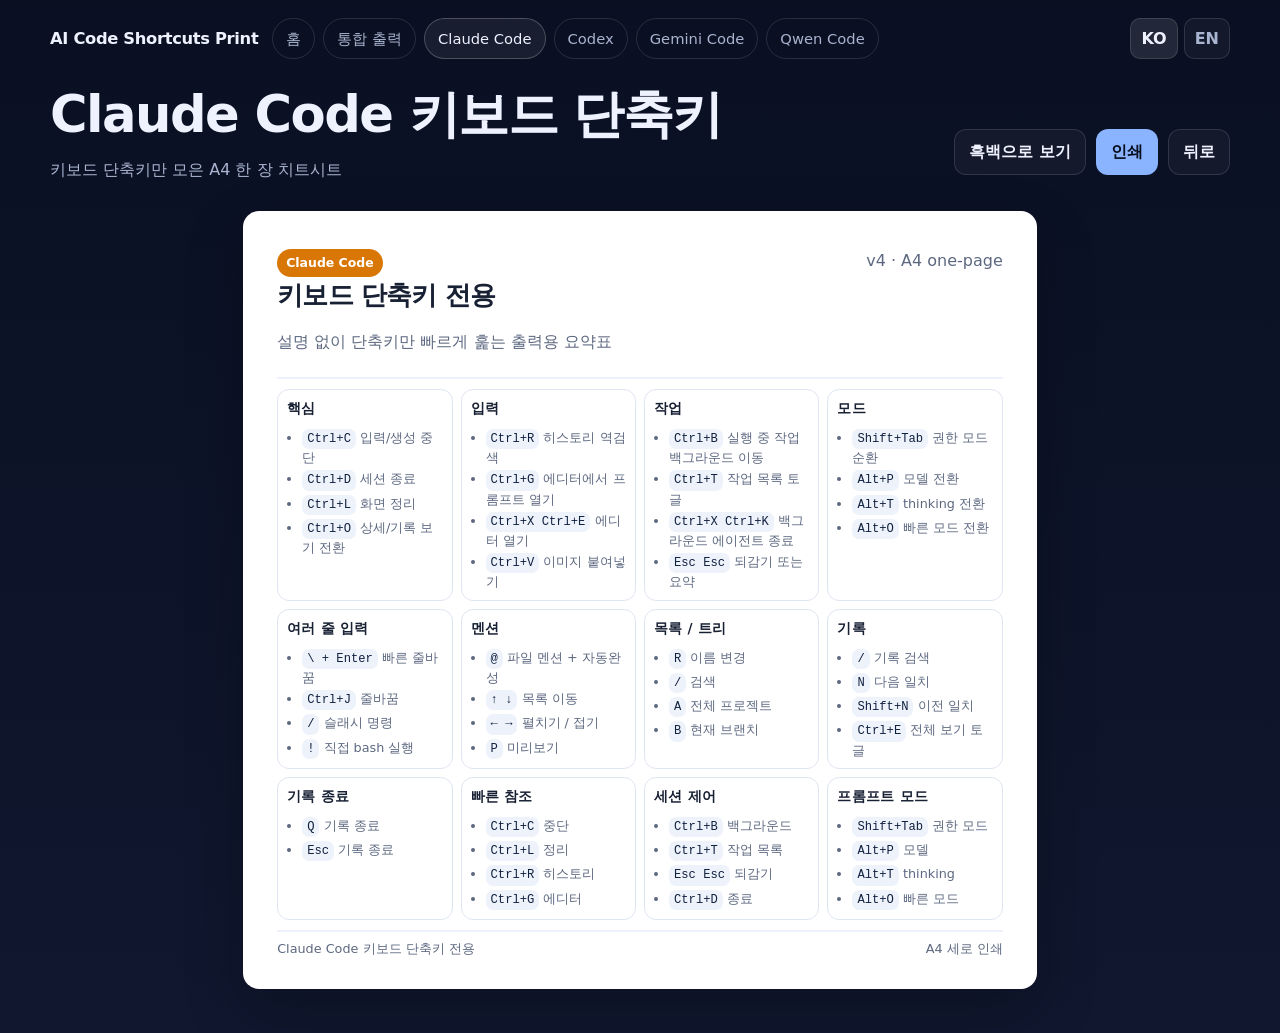
==== commit ebb8ee62: "Add bilingual Korean and English support to shortcut sheets" ====
--- a/claude-code.html
+++ b/claude-code.html
@@ -1,174 +1,22 @@
 <!doctype html>
-<html lang="ko">
-  <head>
-    <meta charset="UTF-8" />
-    <meta name="viewport" content="width=device-width, initial-scale=1.0" />
-    <title>Claude Code Keyboard Shortcuts</title>
-    <meta name="description" content="Claude Code 키보드 단축키만 A4 한 장으로 정리한 출력용 치트시트." />
-    <link rel="stylesheet" href="./assets/styles.css" />
-  </head>
+<html lang="ko" data-lang="ko">
+  <head><meta charset="UTF-8" /><meta name="viewport" content="width=device-width, initial-scale=1.0" /><title>Claude Code Keyboard Shortcuts</title><meta name="description" content="Claude Code 키보드 단축키만 A4 한 장으로 정리한 출력용 치트시트." /><link rel="stylesheet" href="./assets/styles.css" /></head>
   <body>
-    <header class="site-header container screen-only">
-      <div class="topbar">
-        <a class="brand" href="./index.html">AI Code Shortcuts Print</a>
-        <nav class="nav">
-          <a href="./index.html">홈</a>
-          <a href="./combined.html">통합 출력</a>
-          <a class="active" href="./claude-code.html">Claude Code</a>
-          <a href="./codex.html">Codex</a>
-          <a href="./gemini-code.html">Gemini Code</a>
-        </nav>
-      </div>
-    </header>
-    <main class="print-page-wrap container">
-      <div class="print-toolbar screen-only">
-        <div>
-          <h1>Claude Code Keyboard Shortcuts</h1>
-          <p class="footer-note">키보드 단축키만 모은 A4 한 장 치트시트</p>
-        </div>
-        <div class="actions">
-          <button class="button secondary" data-theme-toggle aria-pressed="false">흑백으로 보기</button>
-          <button class="button primary" data-print aria-label="Print this shortcut sheet">인쇄</button>
-          <a class="button secondary" href="./index.html">뒤로</a>
-        </div>
-      </div>
-
-      <article class="print-page">
-        <header class="page-header">
-          <div>
-            <span class="tool-chip claude">Claude Code</span>
-            <h2>Keyboard Shortcuts Only</h2>
-            <p>설명 없이 단축키만 빠르게 훑는 출력용 요약표</p>
-          </div>
-          <div class="small-note">v3 · A4 one-page</div>
-        </header>
-
+    <header class="site-header container screen-only"><div class="topbar"><a class="brand" href="./index.html">AI Code Shortcuts Print</a><nav class="nav"><a href="./index.html" data-ko="홈" data-en="Home">홈</a><a href="./combined.html" data-ko="통합 출력" data-en="Print Pack">통합 출력</a><a class="active" href="./claude-code.html">Claude Code</a><a href="./codex.html">Codex</a><a href="./gemini-code.html">Gemini Code</a><a href="./qwen-code.html">Qwen Code</a></nav><div class="lang-switch"><button class="lang-button active" data-lang="ko">KO</button><button class="lang-button" data-lang="en">EN</button></div></div></header>
+    <main class="print-page-wrap container"><div class="print-toolbar screen-only"><div><h1 data-ko="Claude Code 키보드 단축키" data-en="Claude Code Keyboard Shortcuts">Claude Code 키보드 단축키</h1><p class="footer-note" data-ko="키보드 단축키만 모은 A4 한 장 치트시트" data-en="A one-page A4 cheat sheet focused only on keyboard shortcuts.">키보드 단축키만 모은 A4 한 장 치트시트</p></div><div class="toolbar-meta actions"><button class="button secondary" data-theme-toggle aria-pressed="false">흑백으로 보기</button><button class="button primary" data-print data-ko="인쇄" data-en="Print">인쇄</button><a class="button secondary" href="./index.html" data-ko="뒤로" data-en="Back">뒤로</a></div></div>
+      <article class="print-page"><header class="page-header"><div><span class="tool-chip claude">Claude Code</span><h2 data-ko="키보드 단축키 전용" data-en="Keyboard Shortcuts Only">키보드 단축키 전용</h2><p data-ko="설명 없이 단축키만 빠르게 훑는 출력용 요약표" data-en="A print summary for scanning only the shortcuts without extra explanation.">설명 없이 단축키만 빠르게 훑는 출력용 요약표</p></div><div class="small-note">v4 · A4 one-page</div></header>
         <section class="cheat-grid">
-          <section class="card">
-            <h3>Core</h3>
-            <ul>
-              <li><span class="mono">Ctrl+C</span> cancel input / generation</li>
-              <li><span class="mono">Ctrl+D</span> exit session</li>
-              <li><span class="mono">Ctrl+L</span> clear screen</li>
-              <li><span class="mono">Ctrl+O</span> toggle verbose / transcript</li>
-            </ul>
-          </section>
-
-          <section class="card">
-            <h3>Input</h3>
-            <ul>
-              <li><span class="mono">Ctrl+R</span> reverse search history</li>
-              <li><span class="mono">Ctrl+G</span> open prompt in editor</li>
-              <li><span class="mono">Ctrl+X Ctrl+E</span> open in editor</li>
-              <li><span class="mono">Ctrl+V</span> paste image</li>
-            </ul>
-          </section>
-
-          <section class="card">
-            <h3>Tasks</h3>
-            <ul>
-              <li><span class="mono">Ctrl+B</span> background running task</li>
-              <li><span class="mono">Ctrl+T</span> toggle task list</li>
-              <li><span class="mono">Ctrl+X Ctrl+K</span> kill background agents</li>
-              <li><span class="mono">Esc Esc</span> rewind or summarize</li>
-            </ul>
-          </section>
-
-          <section class="card">
-            <h3>Modes</h3>
-            <ul>
-              <li><span class="mono">Shift+Tab</span> cycle permission modes</li>
-              <li><span class="mono">Alt+P</span> switch model</li>
-              <li><span class="mono">Alt+T</span> toggle thinking</li>
-              <li><span class="mono">Alt+O</span> toggle fast mode</li>
-            </ul>
-          </section>
-
-          <section class="card">
-            <h3>Multiline</h3>
-            <ul>
-              <li><span class="mono">\ + Enter</span> newline (quick)</li>
-              <li><span class="mono">Ctrl+J</span> newline</li>
-              <li><span class="mono">/</span> slash command</li>
-              <li><span class="mono">!</span> direct bash</li>
-            </ul>
-          </section>
-
-          <section class="card">
-            <h3>Mentions</h3>
-            <ul>
-              <li><span class="mono">@</span> file mention + autocomplete</li>
-              <li><span class="mono">↑ ↓</span> navigate list</li>
-              <li><span class="mono">← →</span> expand / collapse</li>
-              <li><span class="mono">P</span> preview</li>
-            </ul>
-          </section>
-
-          <section class="card">
-            <h3>List / Tree</h3>
-            <ul>
-              <li><span class="mono">R</span> rename</li>
-              <li><span class="mono">/</span> search</li>
-              <li><span class="mono">A</span> all projects</li>
-              <li><span class="mono">B</span> current branch</li>
-            </ul>
-          </section>
-
-          <section class="card">
-            <h3>Transcript</h3>
-            <ul>
-              <li><span class="mono">/</span> search transcript</li>
-              <li><span class="mono">N</span> next match</li>
-              <li><span class="mono">Shift+N</span> previous match</li>
-              <li><span class="mono">Ctrl+E</span> toggle show all</li>
-            </ul>
-          </section>
-
-          <section class="card">
-            <h3>Transcript Exit</h3>
-            <ul>
-              <li><span class="mono">Q</span> exit transcript</li>
-              <li><span class="mono">Esc</span> exit transcript</li>
-            </ul>
-          </section>
-
-          <section class="card">
-            <h3>Quick Reference</h3>
-            <ul>
-              <li><span class="mono">Ctrl+C</span> stop</li>
-              <li><span class="mono">Ctrl+L</span> clear</li>
-              <li><span class="mono">Ctrl+R</span> history</li>
-              <li><span class="mono">Ctrl+G</span> editor</li>
-            </ul>
-          </section>
-
-          <section class="card">
-            <h3>Session Control</h3>
-            <ul>
-              <li><span class="mono">Ctrl+B</span> background</li>
-              <li><span class="mono">Ctrl+T</span> task list</li>
-              <li><span class="mono">Esc Esc</span> rewind</li>
-              <li><span class="mono">Ctrl+D</span> exit</li>
-            </ul>
-          </section>
-
-          <section class="card">
-            <h3>Prompt Mode</h3>
-            <ul>
-              <li><span class="mono">Shift+Tab</span> permission mode</li>
-              <li><span class="mono">Alt+P</span> model</li>
-              <li><span class="mono">Alt+T</span> thinking</li>
-              <li><span class="mono">Alt+O</span> fast mode</li>
-            </ul>
-          </section>
-        </section>
-
-        <footer class="page-footer">
-          <span>Claude Code keyboard shortcuts only</span>
-          <span>Print on A4 portrait</span>
-        </footer>
-      </article>
-    </main>
-    <script src="./assets/app.js"></script>
-  </body>
-</html>
+          <section class="card"><h3 data-ko="핵심" data-en="Core">핵심</h3><ul><li><span class="mono">Ctrl+C</span> <span data-ko="입력/생성 중단" data-en="cancel input / generation">입력/생성 중단</span></li><li><span class="mono">Ctrl+D</span> <span data-ko="세션 종료" data-en="exit session">세션 종료</span></li><li><span class="mono">Ctrl+L</span> <span data-ko="화면 정리" data-en="clear screen">화면 정리</span></li><li><span class="mono">Ctrl+O</span> <span data-ko="상세/기록 보기 전환" data-en="toggle verbose / transcript">상세/기록 보기 전환</span></li></ul></section>
+          <section class="card"><h3 data-ko="입력" data-en="Input">입력</h3><ul><li><span class="mono">Ctrl+R</span> <span data-ko="히스토리 역검색" data-en="reverse search history">히스토리 역검색</span></li><li><span class="mono">Ctrl+G</span> <span data-ko="에디터에서 프롬프트 열기" data-en="open prompt in editor">에디터에서 프롬프트 열기</span></li><li><span class="mono">Ctrl+X Ctrl+E</span> <span data-ko="에디터 열기" data-en="open in editor">에디터 열기</span></li><li><span class="mono">Ctrl+V</span> <span data-ko="이미지 붙여넣기" data-en="paste image">이미지 붙여넣기</span></li></ul></section>
+          <section class="card"><h3 data-ko="작업" data-en="Tasks">작업</h3><ul><li><span class="mono">Ctrl+B</span> <span data-ko="실행 중 작업 백그라운드 이동" data-en="background running task">실행 중 작업 백그라운드 이동</span></li><li><span class="mono">Ctrl+T</span> <span data-ko="작업 목록 토글" data-en="toggle task list">작업 목록 토글</span></li><li><span class="mono">Ctrl+X Ctrl+K</span> <span data-ko="백그라운드 에이전트 종료" data-en="kill background agents">백그라운드 에이전트 종료</span></li><li><span class="mono">Esc Esc</span> <span data-ko="되감기 또는 요약" data-en="rewind or summarize">되감기 또는 요약</span></li></ul></section>
+          <section class="card"><h3 data-ko="모드" data-en="Modes">모드</h3><ul><li><span class="mono">Shift+Tab</span> <span data-ko="권한 모드 순환" data-en="cycle permission modes">권한 모드 순환</span></li><li><span class="mono">Alt+P</span> <span data-ko="모델 전환" data-en="switch model">모델 전환</span></li><li><span class="mono">Alt+T</span> <span data-ko="thinking 전환" data-en="toggle thinking">thinking 전환</span></li><li><span class="mono">Alt+O</span> <span data-ko="빠른 모드 전환" data-en="toggle fast mode">빠른 모드 전환</span></li></ul></section>
+          <section class="card"><h3 data-ko="여러 줄 입력" data-en="Multiline">여러 줄 입력</h3><ul><li><span class="mono">\ + Enter</span> <span data-ko="빠른 줄바꿈" data-en="newline (quick)">빠른 줄바꿈</span></li><li><span class="mono">Ctrl+J</span> <span data-ko="줄바꿈" data-en="newline">줄바꿈</span></li><li><span class="mono">/</span> <span data-ko="슬래시 명령" data-en="slash command">슬래시 명령</span></li><li><span class="mono">!</span> <span data-ko="직접 bash 실행" data-en="direct bash">직접 bash 실행</span></li></ul></section>
+          <section class="card"><h3 data-ko="멘션" data-en="Mentions">멘션</h3><ul><li><span class="mono">@</span> <span data-ko="파일 멘션 + 자동완성" data-en="file mention + autocomplete">파일 멘션 + 자동완성</span></li><li><span class="mono">↑ ↓</span> <span data-ko="목록 이동" data-en="navigate list">목록 이동</span></li><li><span class="mono">← →</span> <span data-ko="펼치기 / 접기" data-en="expand / collapse">펼치기 / 접기</span></li><li><span class="mono">P</span> <span data-ko="미리보기" data-en="preview">미리보기</span></li></ul></section>
+          <section class="card"><h3 data-ko="목록 / 트리" data-en="List / Tree">목록 / 트리</h3><ul><li><span class="mono">R</span> <span data-ko="이름 변경" data-en="rename">이름 변경</span></li><li><span class="mono">/</span> <span data-ko="검색" data-en="search">검색</span></li><li><span class="mono">A</span> <span data-ko="전체 프로젝트" data-en="all projects">전체 프로젝트</span></li><li><span class="mono">B</span> <span data-ko="현재 브랜치" data-en="current branch">현재 브랜치</span></li></ul></section>
+          <section class="card"><h3 data-ko="기록" data-en="Transcript">기록</h3><ul><li><span class="mono">/</span> <span data-ko="기록 검색" data-en="search transcript">기록 검색</span></li><li><span class="mono">N</span> <span data-ko="다음 일치" data-en="next match">다음 일치</span></li><li><span class="mono">Shift+N</span> <span data-ko="이전 일치" data-en="previous match">이전 일치</span></li><li><span class="mono">Ctrl+E</span> <span data-ko="전체 보기 토글" data-en="toggle show all">전체 보기 토글</span></li></ul></section>
+          <section class="card"><h3 data-ko="기록 종료" data-en="Transcript Exit">기록 종료</h3><ul><li><span class="mono">Q</span> <span data-ko="기록 종료" data-en="exit transcript">기록 종료</span></li><li><span class="mono">Esc</span> <span data-ko="기록 종료" data-en="exit transcript">기록 종료</span></li></ul></section>
+          <section class="card"><h3 data-ko="빠른 참조" data-en="Quick Reference">빠른 참조</h3><ul><li><span class="mono">Ctrl+C</span> <span data-ko="중단" data-en="stop">중단</span></li><li><span class="mono">Ctrl+L</span> <span data-ko="정리" data-en="clear">정리</span></li><li><span class="mono">Ctrl+R</span> <span data-ko="히스토리" data-en="history">히스토리</span></li><li><span class="mono">Ctrl+G</span> <span data-ko="에디터" data-en="editor">에디터</span></li></ul></section>
+          <section class="card"><h3 data-ko="세션 제어" data-en="Session Control">세션 제어</h3><ul><li><span class="mono">Ctrl+B</span> <span data-ko="백그라운드" data-en="background">백그라운드</span></li><li><span class="mono">Ctrl+T</span> <span data-ko="작업 목록" data-en="task list">작업 목록</span></li><li><span class="mono">Esc Esc</span> <span data-ko="되감기" data-en="rewind">되감기</span></li><li><span class="mono">Ctrl+D</span> <span data-ko="종료" data-en="exit">종료</span></li></ul></section>
+          <section class="card"><h3 data-ko="프롬프트 모드" data-en="Prompt Mode">프롬프트 모드</h3><ul><li><span class="mono">Shift+Tab</span> <span data-ko="권한 모드" data-en="permission mode">권한 모드</span></li><li><span class="mono">Alt+P</span> <span data-ko="모델" data-en="model">모델</span></li><li><span class="mono">Alt+T</span> <span data-ko="thinking" data-en="thinking">thinking</span></li><li><span class="mono">Alt+O</span> <span data-ko="빠른 모드" data-en="fast mode">빠른 모드</span></li></ul></section>
+        </section><footer class="page-footer"><span data-ko="Claude Code 키보드 단축키 전용" data-en="Claude Code keyboard shortcuts only">Claude Code 키보드 단축키 전용</span><span data-ko="A4 세로 인쇄" data-en="Print on A4 portrait">A4 세로 인쇄</span></footer></article>
+    </main><script src="./assets/app.js"></script></body></html>
--- a/assets/styles.css
+++ b/assets/styles.css
@@ -84,13 +84,36 @@
 .lead { color: var(--muted); max-width: 760px; font-size: 0.98rem; }
 .actions { display: flex; flex-wrap: wrap; gap: 10px; margin-top: 20px; }
 .button {
-  display: inline-flex; align-items: center; justify-content: center; gap: 8px;
-  padding: 10px 14px; border-radius: 12px; border: 1px solid transparent; font-weight: 700; cursor: pointer;
+  display: inline-flex;
+  align-items: center;
+  justify-content: center;
+  gap: 8px;
+  padding: 10px 14px;
+  border-radius: 12px;
+  border: 1px solid transparent;
+  font-weight: 700;
+  cursor: pointer;
 }
 .button.primary { background: var(--accent); color: #081020; }
 .button.secondary { border-color: var(--border); color: var(--text); background: rgba(255,255,255,0.04); }
 
+.lang-switch { display: inline-flex; gap: 6px; margin-left: auto; }
+.lang-button {
+  padding: 8px 10px;
+  border-radius: 10px;
+  border: 1px solid var(--border);
+  background: rgba(255,255,255,0.04);
+  color: var(--muted);
+  cursor: pointer;
+  font-weight: 700;
+}
+.lang-button.active {
+  color: var(--text);
+  background: rgba(255,255,255,0.1);
+}
+
 .grid { display: grid; grid-template-columns: repeat(3, minmax(0, 1fr)); gap: 16px; }
+.grid-4 { grid-template-columns: repeat(4, minmax(0, 1fr)); }
 .tool-card {
   background: rgba(255,255,255,0.04);
   border: 1px solid var(--border);
@@ -101,8 +124,13 @@
 .tool-card p, .section p, .footer-note { color: var(--muted); }
 .badge-row { display: flex; flex-wrap: wrap; gap: 8px; margin-top: 8px; }
 .badge {
-  display: inline-block; padding: 5px 9px; border-radius: 999px;
-  background: rgba(255,255,255,0.08); color: var(--text); font-size: 0.78rem; font-weight: 700;
+  display: inline-block;
+  padding: 5px 9px;
+  border-radius: 999px;
+  background: rgba(255,255,255,0.08);
+  color: var(--text);
+  font-size: 0.78rem;
+  font-weight: 700;
 }
 .sections { padding: 8px 0 44px; }
 .section {
@@ -114,7 +142,14 @@
 }
 
 .print-page-wrap { padding: 18px 0 44px; }
-.print-toolbar { display: flex; flex-wrap: wrap; justify-content: space-between; gap: 12px; margin-bottom: 14px; }
+.print-toolbar {
+  display: flex;
+  flex-wrap: wrap;
+  justify-content: space-between;
+  gap: 12px;
+  margin-bottom: 14px;
+}
+.toolbar-meta { display: flex; flex-wrap: wrap; align-items: center; gap: 10px; }
 .print-page {
   width: min(210mm, 100%);
   margin: 0 auto;
@@ -125,13 +160,23 @@
   padding: 10mm 9mm 8mm;
 }
 .page-header {
-  display: flex; justify-content: space-between; gap: 12px; align-items: flex-start;
-  border-bottom: 2px solid #edf1fb; padding-bottom: 8px; margin-bottom: 10px;
+  display: flex;
+  justify-content: space-between;
+  gap: 12px;
+  align-items: flex-start;
+  border-bottom: 2px solid #edf1fb;
+  padding-bottom: 8px;
+  margin-bottom: 10px;
 }
 .page-header p, .page-footer, .small-note, .sheet-subtitle { color: var(--paper-muted); }
 .tool-chip {
-  display: inline-flex; align-items: center; padding: 5px 9px; border-radius: 999px;
-  font-size: 0.78rem; font-weight: 800; color: white;
+  display: inline-flex;
+  align-items: center;
+  padding: 5px 9px;
+  border-radius: 999px;
+  font-size: 0.78rem;
+  font-weight: 800;
+  color: white;
 }
 .claude { background: var(--chip-claude); }
 .codex { background: var(--chip-codex); }
@@ -162,18 +207,54 @@
   font-size: 0.76rem;
 }
 .page-footer {
-  margin-top: 10px; display: flex; justify-content: space-between; gap: 10px;
-  border-top: 2px solid #edf1fb; padding-top: 8px; font-size: 0.8rem;
+  margin-top: 10px;
+  display: flex;
+  justify-content: space-between;
+  gap: 10px;
+  border-top: 2px solid #edf1fb;
+  padding-top: 8px;
+  font-size: 0.8rem;
 }
 .combined-stack { display: grid; gap: 16px; }
 
+.matrix-table {
+  display: grid;
+  gap: 0;
+  border: 1px solid var(--paper-border);
+  border-radius: 12px;
+  overflow: hidden;
+  margin-bottom: 10px;
+}
+.matrix-row {
+  display: grid;
+  grid-template-columns: 0.9fr 1.35fr 1.35fr 1.35fr 1.25fr;
+}
+.matrix-row > div {
+  padding: 8px;
+  border-right: 1px solid var(--paper-border);
+  border-bottom: 1px solid var(--paper-border);
+  font-size: 0.76rem;
+  line-height: 1.3;
+  color: var(--paper-muted);
+}
+.matrix-row > div:last-child { border-right: 0; }
+.matrix-table .matrix-row:last-child > div { border-bottom: 0; }
+.matrix-head > div {
+  background: #f3f6fc;
+  color: var(--paper-text);
+  font-weight: 800;
+}
+.harness-grid { margin-top: 8px; }
+
 @media (max-width: 1080px) {
-  .grid { grid-template-columns: 1fr; }
+  .grid, .grid-4 { grid-template-columns: 1fr; }
   .cheat-grid { grid-template-columns: repeat(3, minmax(0, 1fr)); }
+  .matrix-row { grid-template-columns: 1fr; }
 }
 
 @media (max-width: 820px) {
   .topbar { flex-direction: column; align-items: flex-start; }
+  .lang-switch { margin-left: 0; }
   .cheat-grid { grid-template-columns: repeat(2, minmax(0, 1fr)); }
   .print-page { padding: 20px 16px 16px; }
 }
@@ -197,4 +278,6 @@
   .card li, .page-header p, .page-footer, .small-note, .sheet-subtitle { font-size: 0.68rem; line-height: 1.22; }
   .cheat-grid { gap: 4px; grid-template-columns: repeat(4, minmax(0, 1fr)); }
   .tool-chip { border: 1px solid rgba(0,0,0,0.16); }
-}
+  .matrix-row { grid-template-columns: 0.9fr 1.35fr 1.35fr 1.35fr 1.25fr; }
+  .matrix-row > div { font-size: 0.62rem; padding: 5px; }
+}
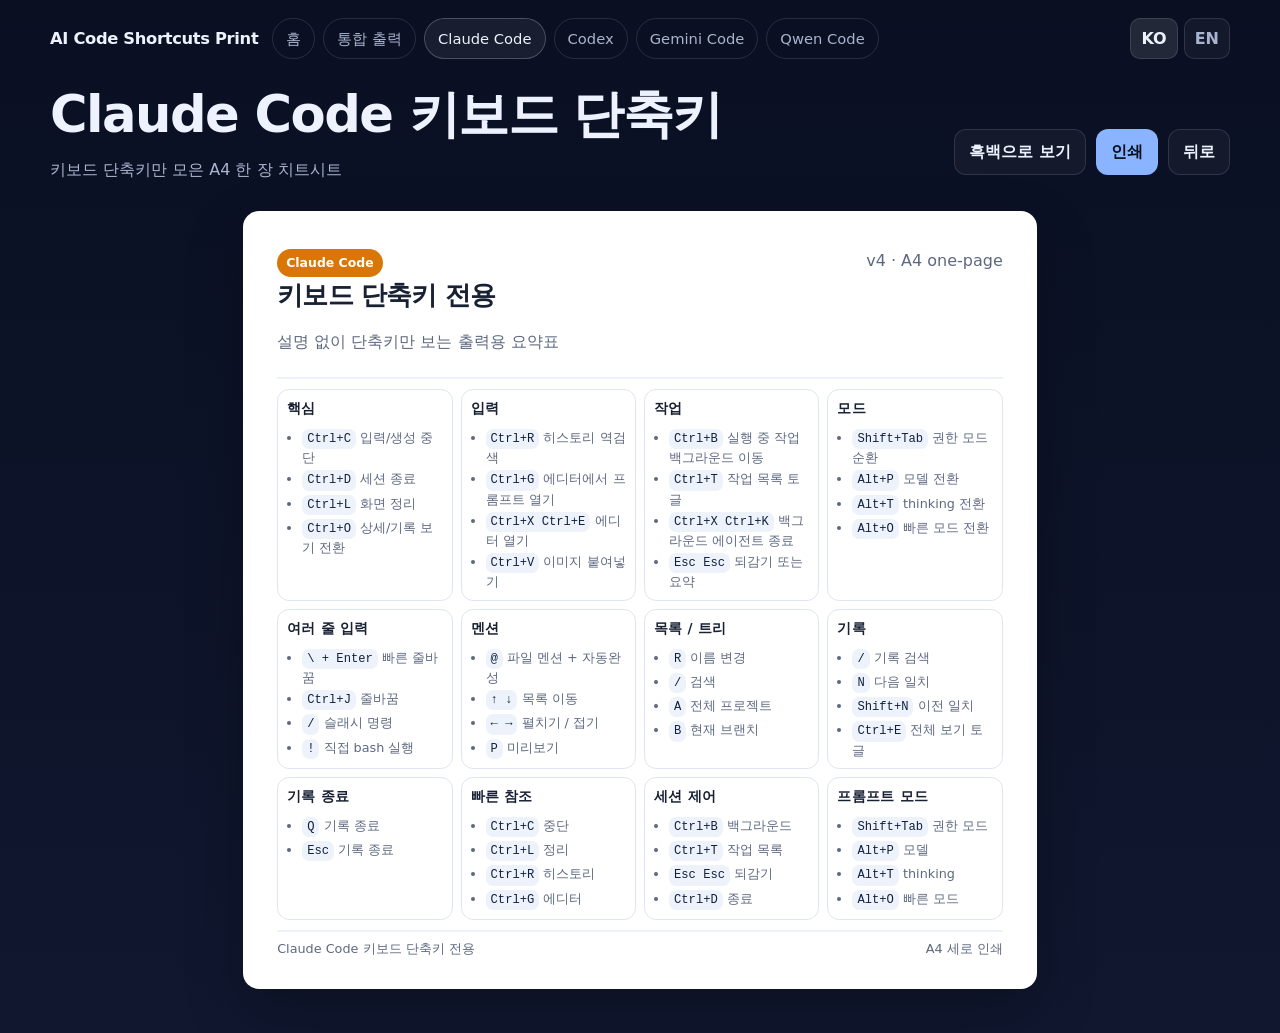
==== commit 327f38ae: "Tighten Korean and English copy across shortcut sheets" ====
--- a/claude-code.html
+++ b/claude-code.html
@@ -4,7 +4,7 @@
   <body>
     <header class="site-header container screen-only"><div class="topbar"><a class="brand" href="./index.html">AI Code Shortcuts Print</a><nav class="nav"><a href="./index.html" data-ko="홈" data-en="Home">홈</a><a href="./combined.html" data-ko="통합 출력" data-en="Print Pack">통합 출력</a><a class="active" href="./claude-code.html">Claude Code</a><a href="./codex.html">Codex</a><a href="./gemini-code.html">Gemini Code</a><a href="./qwen-code.html">Qwen Code</a></nav><div class="lang-switch"><button class="lang-button active" data-lang="ko">KO</button><button class="lang-button" data-lang="en">EN</button></div></div></header>
     <main class="print-page-wrap container"><div class="print-toolbar screen-only"><div><h1 data-ko="Claude Code 키보드 단축키" data-en="Claude Code Keyboard Shortcuts">Claude Code 키보드 단축키</h1><p class="footer-note" data-ko="키보드 단축키만 모은 A4 한 장 치트시트" data-en="A one-page A4 cheat sheet focused only on keyboard shortcuts.">키보드 단축키만 모은 A4 한 장 치트시트</p></div><div class="toolbar-meta actions"><button class="button secondary" data-theme-toggle aria-pressed="false">흑백으로 보기</button><button class="button primary" data-print data-ko="인쇄" data-en="Print">인쇄</button><a class="button secondary" href="./index.html" data-ko="뒤로" data-en="Back">뒤로</a></div></div>
-      <article class="print-page"><header class="page-header"><div><span class="tool-chip claude">Claude Code</span><h2 data-ko="키보드 단축키 전용" data-en="Keyboard Shortcuts Only">키보드 단축키 전용</h2><p data-ko="설명 없이 단축키만 빠르게 훑는 출력용 요약표" data-en="A print summary for scanning only the shortcuts without extra explanation.">설명 없이 단축키만 빠르게 훑는 출력용 요약표</p></div><div class="small-note">v4 · A4 one-page</div></header>
+      <article class="print-page"><header class="page-header"><div><span class="tool-chip claude">Claude Code</span><h2 data-ko="키보드 단축키 전용" data-en="Keyboard Shortcuts Only">키보드 단축키 전용</h2><p data-ko="설명 없이 단축키만 보는 출력용 요약표" data-en="A print summary focused only on shortcuts.">설명 없이 단축키만 보는 출력용 요약표</p></div><div class="small-note">v4 · A4 one-page</div></header>
         <section class="cheat-grid">
           <section class="card"><h3 data-ko="핵심" data-en="Core">핵심</h3><ul><li><span class="mono">Ctrl+C</span> <span data-ko="입력/생성 중단" data-en="cancel input / generation">입력/생성 중단</span></li><li><span class="mono">Ctrl+D</span> <span data-ko="세션 종료" data-en="exit session">세션 종료</span></li><li><span class="mono">Ctrl+L</span> <span data-ko="화면 정리" data-en="clear screen">화면 정리</span></li><li><span class="mono">Ctrl+O</span> <span data-ko="상세/기록 보기 전환" data-en="toggle verbose / transcript">상세/기록 보기 전환</span></li></ul></section>
           <section class="card"><h3 data-ko="입력" data-en="Input">입력</h3><ul><li><span class="mono">Ctrl+R</span> <span data-ko="히스토리 역검색" data-en="reverse search history">히스토리 역검색</span></li><li><span class="mono">Ctrl+G</span> <span data-ko="에디터에서 프롬프트 열기" data-en="open prompt in editor">에디터에서 프롬프트 열기</span></li><li><span class="mono">Ctrl+X Ctrl+E</span> <span data-ko="에디터 열기" data-en="open in editor">에디터 열기</span></li><li><span class="mono">Ctrl+V</span> <span data-ko="이미지 붙여넣기" data-en="paste image">이미지 붙여넣기</span></li></ul></section>
